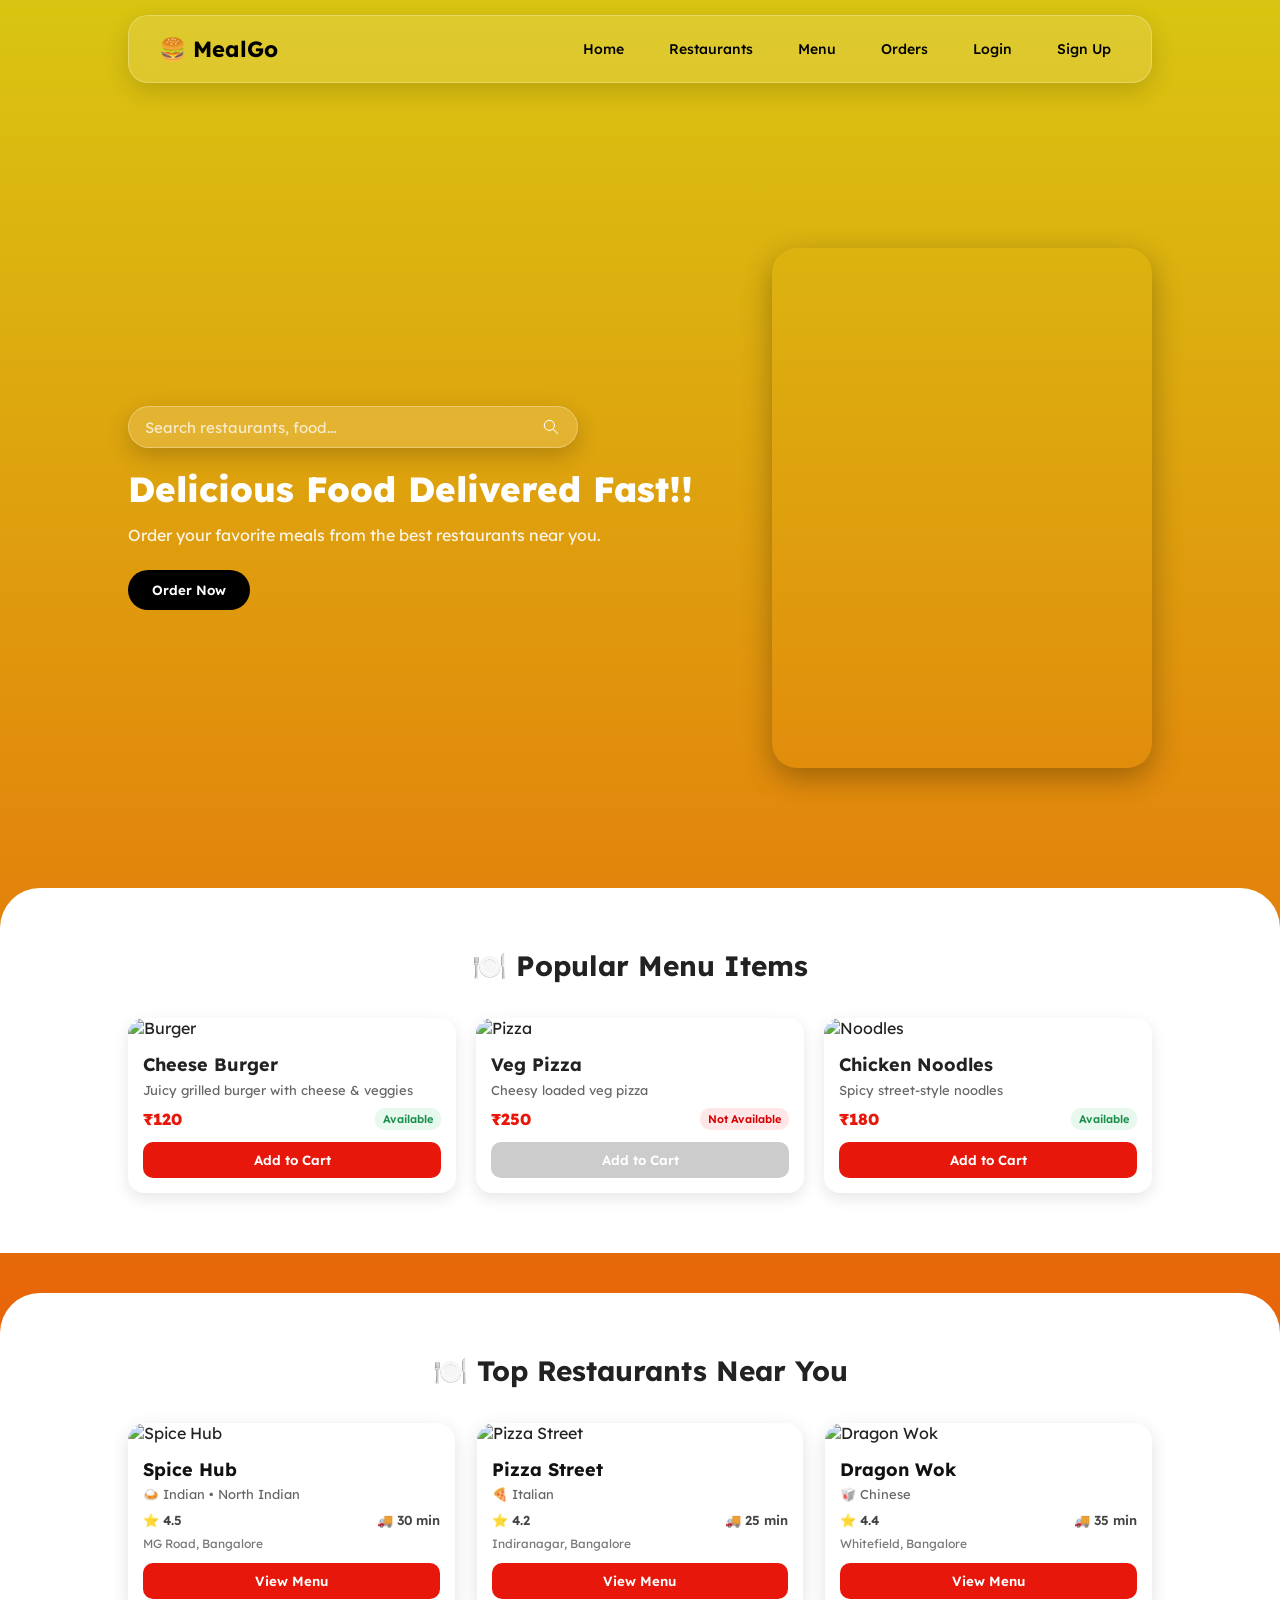
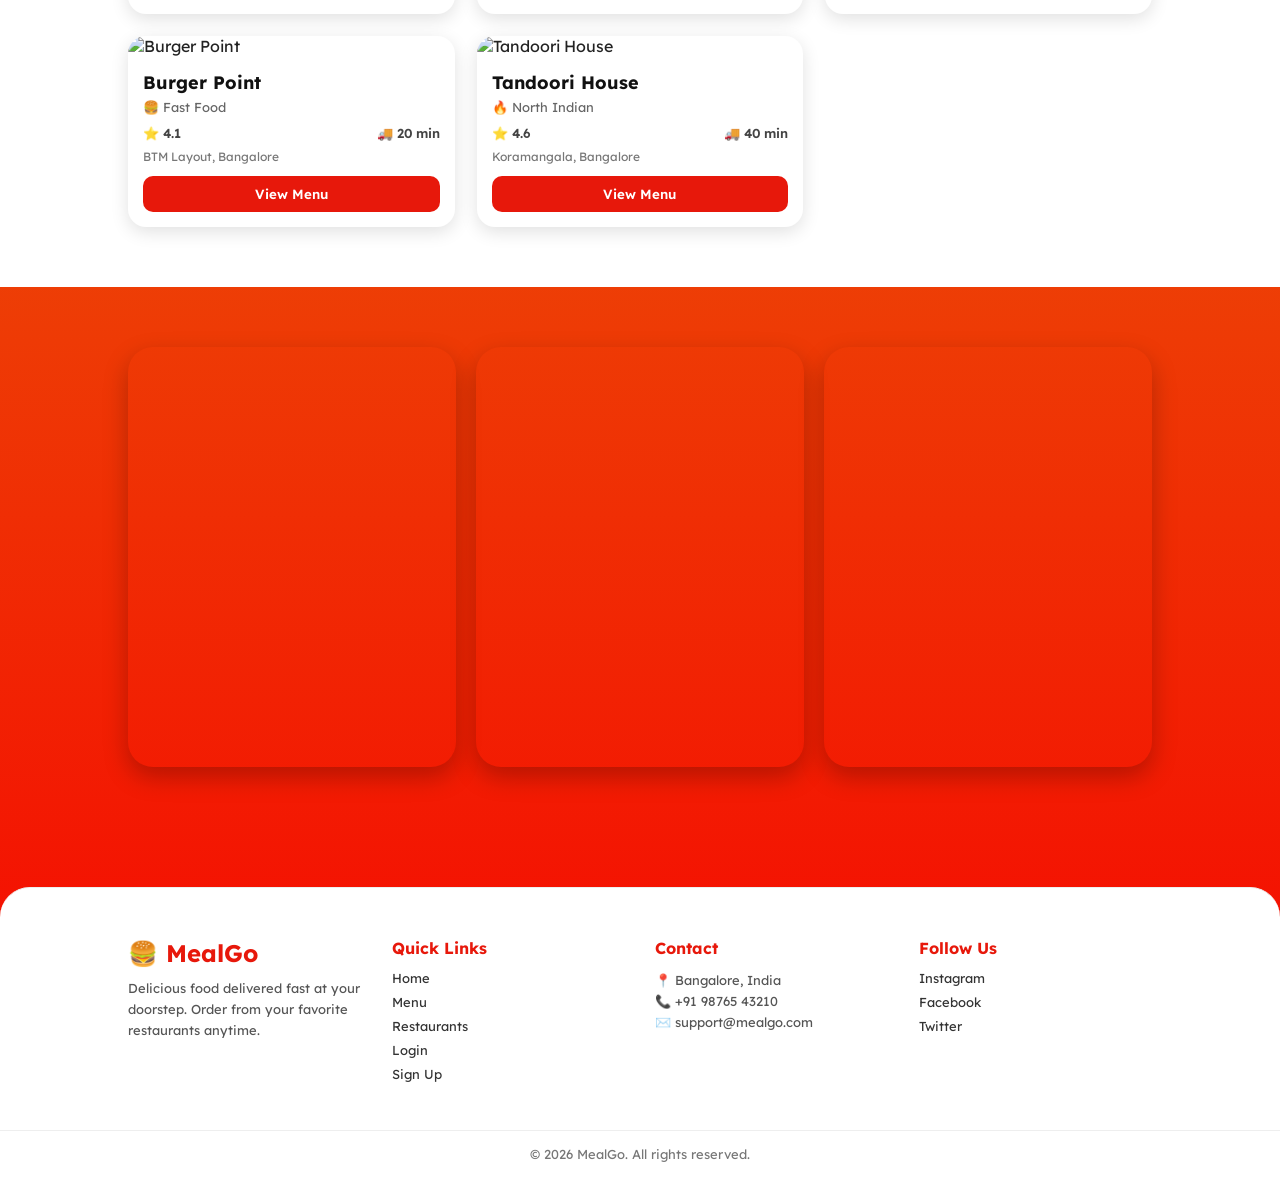
==== Frontend/index.html @ 0d8bc256 "first commit" ====
<!doctype html>
<html lang="en">
  <head>
    <meta charset="UTF-8" />
    <meta name="viewport" content="width=device-width, initial-scale=1.0" />
    <title>MealGo</title>
    <link rel="stylesheet" href="style.css" />
    <link rel="preconnect" href="https://fonts.googleapis.com" />
    <link rel="preconnect" href="https://fonts.gstatic.com" crossorigin />

    <link
      href="https://fonts.googleapis.com/css2?family=Lexend:wght@100..200;300;400;500;600;700;800;900&display=swap"
      rel="stylesheet"
    />
    <link rel="icon" href="images/logo.jpg" sizes="32x32" />
  </head>
  <body>
    <!-- Navbar -->
    <header class="navbar">
      <a href="index.html" class="logo">🍔 MealGo</a>

      <div class="menu-icon" onclick="toggleMenu()">☰</div>

      <nav class="nav-links">
        <a href="#">Home</a>
        <a href="#">Restaurants</a>
        <a href="#menu-section">Menu</a>
        <a href="#">Orders</a>
        <a href="login.html">Login</a>
        <a href="signup.html">Sign Up</a>
      </nav>
    </header>

    <section class="hero">
      <div class="hero-content">
        <div class="search-bar">
          <input type="text" placeholder="Search restaurants, food..." />
          <img src="images/search-icon.png" class="search-icon" alt="search" />
        </div>

        <h1>Delicious Food Delivered Fast!!</h1>
        <p>Order your favorite meals from the best restaurants near you.</p>

        <a href="#menu-section">
          <button>Order Now</button>
        </a>
      </div>

      <!-- VIDEO / IFRAME SECTION -->
      <div class="hero-video">
        <video autoplay muted loop playsinline>
          <source src="images/HeroVideo.mp4" type="video/mp4" />
        </video>
      </div>
    </section>

    <!-- Menu Section-->

    <section class="menu-section" id="menu-section">
      <h2 class="section-title">🍽️ Popular Menu Items</h2>

      <div class="menu-grid">
        <!-- CARD 1 -->
        <div class="menu-card">
          <img
            src="https://images.unsplash.com/photo-1568901346375-23c9450c58cd?w=800"
            alt="Burger"
          />

          <div class="menu-content">
            <h3>Cheese Burger</h3>
            <p class="desc">Juicy grilled burger with cheese & veggies</p>

            <div class="bottom">
              <span class="price">₹120</span>

              <span class="badge available">Available</span>
            </div>

            <button class="btn">Add to Cart</button>
          </div>
        </div>

        <!-- CARD 2 -->
        <div class="menu-card">
          <img
            src="https://images.unsplash.com/photo-1604382354936-07c5d9983bd3?w=800"
            alt="Pizza"
          />

          <div class="menu-content">
            <h3>Veg Pizza</h3>
            <p class="desc">Cheesy loaded veg pizza</p>

            <div class="bottom">
              <span class="price">₹250</span>

              <span class="badge unavailable">Not Available</span>
            </div>

            <button class="btn disabled" disabled>Add to Cart</button>
          </div>
        </div>

        <!-- CARD 3 -->
        <div class="menu-card">
          <img
            src="https://img.freepik.com/premium-photo/chinese-food-noodle-table-web-banner-design_1235831-45388.jpg"
            alt="Noodles"
          />

          <div class="menu-content">
            <h3>Chicken Noodles</h3>
            <p class="desc">Spicy street-style noodles</p>

            <div class="bottom">
              <span class="price">₹180</span>

              <span class="badge available">Available</span>
            </div>

            <button class="btn">Add to Cart</button>
          </div>
        </div>
      </div>
    </section>

    <!-- Restaurants List -->
    <section class="restaurant-section">
      <h2 class="section-title">🍽️ Top Restaurants Near You</h2>

      <div class="restaurant-grid">
        <!-- CARD 1 -->
        <div class="restaurant-card">
          <img
            src="https://images.unsplash.com/photo-1555396273-367ea4eb4db5?w=800"
            alt="Spice Hub"
          />

          <div class="restaurant-content">
            <h3>Spice Hub</h3>
            <p class="cuisine">🍛 Indian • North Indian</p>

            <div class="info">
              <span>⭐ 4.5</span>
              <span>🚚 30 min</span>
            </div>

            <p class="address">MG Road, Bangalore</p>

            <button>View Menu</button>
          </div>
        </div>

        <!-- CARD 2 -->
        <div class="restaurant-card">
          <img
            src="https://images.unsplash.com/photo-1593504049359-74330189a345?w=800"
            alt="Pizza Street"
          />

          <div class="restaurant-content">
            <h3>Pizza Street</h3>
            <p class="cuisine">🍕 Italian</p>

            <div class="info">
              <span>⭐ 4.2</span>
              <span>🚚 25 min</span>
            </div>

            <p class="address">Indiranagar, Bangalore</p>

            <button>View Menu</button>
          </div>
        </div>

        <!-- CARD 3 -->
        <div class="restaurant-card">
          <img
            src="https://images.unsplash.com/photo-1552566626-52f8b828add9?w=800"
            alt="Dragon Wok"
          />

          <div class="restaurant-content">
            <h3>Dragon Wok</h3>
            <p class="cuisine">🥡 Chinese</p>

            <div class="info">
              <span>⭐ 4.4</span>
              <span>🚚 35 min</span>
            </div>

            <p class="address">Whitefield, Bangalore</p>

            <button>View Menu</button>
          </div>
        </div>

        <!-- CARD 4 -->
        <div class="restaurant-card">
          <img
            src="https://images.unsplash.com/photo-1600891964092-4316c288032e?w=800"
            alt="Burger Point"
          />

          <div class="restaurant-content">
            <h3>Burger Point</h3>
            <p class="cuisine">🍔 Fast Food</p>

            <div class="info">
              <span>⭐ 4.1</span>
              <span>🚚 20 min</span>
            </div>

            <p class="address">BTM Layout, Bangalore</p>

            <button>View Menu</button>
          </div>
        </div>

        <!-- CARD 5 -->
        <div class="restaurant-card">
          <img
            src="https://images.unsplash.com/photo-1525610553991-2bede1a236e2?w=800"
            alt="Tandoori House"
          />

          <div class="restaurant-content">
            <h3>Tandoori House</h3>
            <p class="cuisine">🔥 North Indian</p>

            <div class="info">
              <span>⭐ 4.6</span>
              <span>🚚 40 min</span>
            </div>

            <p class="address">Koramangala, Bangalore</p>

            <button>View Menu</button>
          </div>
        </div>
      </div>
    </section>

    <!--  Image Sliding -->

    <section class="about-images">
      <div class="img-box box1"></div>
      <div class="img-box box2"></div>
      <div class="img-box box3"></div>
    </section>

    <!-- ================= FOOTER ================= -->
    <footer class="footer">
      <div class="footer-container">
        <!-- Brand -->
        <div class="footer-box">
          <h2>🍔 MealGo</h2>
          <p>
            Delicious food delivered fast at your doorstep. Order from your
            favorite restaurants anytime.
          </p>
        </div>

        <!-- Quick Links -->
        <div class="footer-box">
          <h3>Quick Links</h3>
          <a href="index.html">Home</a>
          <a href="#menu-section">Menu</a>
          <a href="restaurants.html">Restaurants</a>
          <a href="login.html">Login</a>
          <a href="signup.html">Sign Up</a>
        </div>

        <!-- Contact -->
        <div class="footer-box">
          <h3>Contact</h3>
          <p>📍 Bangalore, India</p>
          <p>📞 +91 98765 43210</p>
          <p>✉️ support@mealgo.com</p>
        </div>

        <!-- Social -->
        <div class="footer-box">
          <h3>Follow Us</h3>
          <a href="#">Instagram</a>
          <a href="#">Facebook</a>
          <a href="#">Twitter</a>
        </div>
      </div>

      <div class="footer-bottom">
        <p>© 2026 MealGo. All rights reserved.</p>
      </div>
    </footer>
  </body>
</html>
---- Frontend/style.css ----
/* ================= RESET ================= */
* {
  margin: 0;
  padding: 0;
  box-sizing: border-box;
  font-family: "Lexend", sans-serif;
}

body {
  background: #d9c511;
  background: linear-gradient(
    180deg,
    rgba(217, 197, 17, 1) 0%,
    rgba(231, 104, 9, 1) 46%,
    rgba(247, 0, 0, 1) 100%,
    rgba(242, 0, 0, 1) 100%
  );
  color: white;
}

/* ================= NAVBAR (GLASS EFFECT) ================= */
.navbar {
  position: sticky;
  top: 15px;
  z-index: 1000;

  margin: 15px 10%;
  padding: 18px 30px;

  display: flex;
  justify-content: space-between;
  align-items: center;

  background: rgba(255, 255, 255, 0.12);
  backdrop-filter: blur(12px);
  -webkit-backdrop-filter: blur(12px);

  border: 1px solid rgba(255, 255, 255, 0.25);

  border-radius: 20px;

  box-shadow: 0 8px 25px rgba(0, 0, 0, 0.15);

  transition: all 0.3s ease;
}

/* ================= LOGO ================= */
.logo {
  font-size: 22px;
  font-weight: 700;
  color: black;
  text-decoration: none;
  transition: 0.3s;
}

.logo:hover {
  transform: scale(1.05);
}

/* ================= NAV LINKS ================= */
.nav-links {
  display: flex;
  gap: 25px;
  align-items: center;
}

.nav-links a {
  text-decoration: none;
  color: black;
  font-size: 14px;
  font-weight: 500;
  padding: 6px 10px;
  border-radius: 8px;
  transition: 0.3s;
}

.nav-links a:hover {
  background: rgba(255, 255, 255, 0.2);
}

/* ================= MOBILE MENU ICON ================= */
.menu-icon {
  display: none;
  font-size: 26px;
  cursor: pointer;
}

/* ================= HERO ================= */
.hero {
  height: calc(100vh - 80px);
  display: flex;
  justify-content: space-between;
  align-items: center;
  padding: 0 10%;
}

/* HERO TEXT */
.hero-content {
  max-width: 600px;
  z-index: 2;
}

.hero-content h1 {
  font-size: 35px;
  font-weight: 800;
  line-height: 1.2;
}

.hero-content p {
  margin-top: 15px;
  font-size: 16px;
  opacity: 0.9;
}

.hero-content button {
  margin-top: 25px;
  padding: 12px 24px;
  border: none;
  background: black;
  color: white;
  border-radius: 30px;
  cursor: pointer;
  font-weight: 600;
  transition: 0.3s;
}

.hero-content button:hover {
  transform: scale(1.05);
}

/* HERO IMAGE */
.hero-img {
  width: 380px;
  max-width: 40%;
  height: auto;
}

/* ================= MENU SECTION ================= */
.menu-section {
  background: #fff;
  color: #222;
  padding: 60px 10%;
  border-radius: 40px 40px 0 0;
  margin-top: -30px;
}

.section-title {
  text-align: center;
  font-size: 28px;
  font-weight: 700;
  margin-bottom: 35px;
}

.menu-grid {
  display: grid;
  grid-template-columns: repeat(auto-fit, minmax(260px, 1fr));
  gap: 20px;
}

.menu-card {
  background: #fff;
  border-radius: 16px;
  overflow: hidden;
  box-shadow: 0 5px 15px rgba(0, 0, 0, 0.1);
  transition: 0.3s;
}

.menu-card:hover {
  transform: translateY(-6px);
}

.menu-card img {
  width: 100%;
  height: 180px;
  object-fit: cover;
}

.menu-content {
  padding: 15px;
}

.menu-content h3 {
  font-size: 18px;
  margin-bottom: 6px;
}

.desc {
  font-size: 13px;
  color: #666;
  margin-bottom: 10px;
}

.bottom {
  display: flex;
  justify-content: space-between;
  align-items: center;
  margin-bottom: 12px;
}

.price {
  color: #e7180b;
  font-weight: 800;
}

.badge {
  font-size: 11px;
  padding: 4px 8px;
  border-radius: 10px;
  font-weight: 600;
}

.available {
  background: #e7f9ee;
  color: #1a8f4c;
}

.unavailable {
  background: #ffe7e7;
  color: #d60000;
}

.btn {
  width: 100%;
  padding: 10px;
  border: none;
  background: #e7180b;
  color: white;
  border-radius: 10px;
  cursor: pointer;
  font-weight: 600;
  transition: 0.3s;
}

.btn:hover {
  background: #c91409;
}

.btn.disabled {
  background: #ccc;
  cursor: not-allowed;
}

/* ================= MOBILE ================= */
@media (max-width: 768px) {
  .navbar {
    margin: 10px;
    padding: 15px;
  }

  .nav-links {
    display: none;
  }

  .menu-icon {
    display: block;
  }

  .hero {
    flex-direction: column;
    text-align: center;
    height: auto;
    padding: 20px;
  }

  .hero-content h1 {
    font-size: 28px;
  }

  .hero-content p {
    font-size: 14px;
  }

  .hero-img {
    width: 220px;
    max-width: 80%;
    margin-top: 20px;
  }

  .menu-section {
    padding: 40px 20px;
    border-radius: 30px 30px 0 0;
  }
}

/* ================= RESTAURANT SECTION ================= */

.restaurant-section {
  background: #fff;
  color: #222;
  padding: 60px 10%;
  border-radius: 40px 40px 0 0;
  margin-top: 40px;
}

/* TITLE */
.restaurant-section .section-title {
  text-align: center;
  font-size: 28px;
  font-weight: 700;
  margin-bottom: 35px;
  color: #222;
}

/* GRID */
.restaurant-grid {
  display: grid;
  grid-template-columns: repeat(auto-fit, minmax(260px, 1fr));
  gap: 22px;
}

/* CARD */
.restaurant-card {
  background: #fff;
  border-radius: 18px;
  overflow: hidden;
  box-shadow: 0 5px 18px rgba(0, 0, 0, 0.12);
  transition: 0.3s ease;
}

.restaurant-card:hover {
  transform: translateY(-8px);
  box-shadow: 0 10px 25px rgba(0, 0, 0, 0.18);
}

/* IMAGE */
.restaurant-card img {
  width: 100%;
  height: 180px;
  object-fit: cover;
}

/* CONTENT */
.restaurant-content {
  padding: 15px;
}

/* NAME */
.restaurant-content h3 {
  font-size: 18px;
  font-weight: 700;
  margin-bottom: 5px;
  color: #111;
}

/* CUISINE */
.cuisine {
  font-size: 13px;
  color: #666;
  margin-bottom: 10px;
}

/* INFO ROW (rating + time) */
.info {
  display: flex;
  justify-content: space-between;
  font-size: 13px;
  font-weight: 600;
  margin-bottom: 8px;
  color: #444;
}

/* ADDRESS */
.address {
  font-size: 12px;
  color: #777;
  margin-bottom: 12px;
}

/* BUTTON */
.restaurant-content button {
  width: 100%;
  padding: 10px;
  border: none;
  border-radius: 10px;
  background: #e7180b;
  color: white;
  font-weight: 600;
  cursor: pointer;
  transition: 0.3s;
}

.restaurant-content button:hover {
  background: #c91409;
  transform: scale(1.02);
}

/* ================= MOBILE ================= */
@media (max-width: 768px) {
  .restaurant-section {
    padding: 40px 20px;
    border-radius: 30px 30px 0 0;
  }

  .restaurant-card img {
    height: 160px;
  }
}

/* ================= 3 IMAGE AUTO CAROUSEL ================= */

/* ================= 3 FIXED IMAGE SECTIONS ================= */

.about-images {
  display: flex;
  justify-content: space-between;
  gap: 20px;
  padding: 60px 10%;
}

/* common box (PHONE STYLE) */
.img-box {
  flex: 1;
  height: 420px; /* 🔥 increased height (mobile phone look) */
  border-radius: 25px;
  background-size: cover;
  background-position: center;
  box-shadow: 0 10px 25px rgba(0, 0, 0, 0.25);
  transition: all 0.5s ease;
  overflow: hidden;
}

/* optional hover effect */
.img-box:hover {
  transform: scale(1.03);
}

/* ================= BOX 1 IMAGE CHANGE ================= */
.box1 {
  animation: imgChange1 12s infinite;
}

@keyframes imgChange1 {
  0% {
    background-image: url("images/imagesection/img1.jpg");
  }
  33% {
    background-image: url("images/imagesection/img2.jpg");
  }
  66% {
    background-image: url("images/imagesection/img3.jpg");
  }
  100% {
    background-image: url("images/imagesection/img4.jpg");
  }
}

/* ================= BOX 2 IMAGE CHANGE ================= */
.box2 {
  animation: imgChange2 12s infinite;
}

@keyframes imgChange2 {
  0% {
    background-image: url("images/imagesection/img5.jpg");
  }
  33% {
    background-image: url("images/imagesection/img4.jpg");
  }
  66% {
    background-image: url("images/imagesection/img3.jpg");
  }
  100% {
    background-image: url("images/imagesection/img2.jpg");
  }
}

/* ================= BOX 3 IMAGE CHANGE ================= */
.box3 {
  animation: imgChange3 12s infinite;
}

@keyframes imgChange3 {
  0% {
    background-image: url("images/imagesection/img2.jpg");
  }
  33% {
    background-image: url("images/imagesection/img5.jpg");
  }
  66% {
    background-image: url("images/imagesection/img1.jpg");
  }
  100% {
    background-image: url("images/imagesection/img3.jpg");
  }
}

/* ================= MOBILE ================= */
@media (max-width: 768px) {
  .about-images {
    flex-direction: column;
    padding: 30px 20px;
  }

  .img-box {
    height: 500px; /* 🔥 even taller like phone screen */
  }
}

/* ================= FOOTER (WHITE THEME) ================= */

.footer {
  background: #ffffff;
  color: #222;
  margin-top: 60px;
  padding-top: 50px;
  border-top: 1px solid #eee;

  border-top-left-radius: 30px;
  border-top-right-radius: 30px;
}

/* MAIN GRID */
.footer-container {
  display: grid;
  grid-template-columns: repeat(4, 1fr);
  gap: 30px;
  padding: 0 10% 40px;
}

/* FOOTER BOX */
.footer-box h2 {
  font-size: 24px;
  margin-bottom: 10px;
  color: #e7180b; /* brand color */
}

.footer-box h3 {
  font-size: 16px;
  margin-bottom: 12px;
  color: #e7180b;
}

/* TEXT */
.footer-box p {
  font-size: 13px;
  line-height: 1.6;
  color: #555;
}

/* LINKS */
.footer-box a {
  display: block;
  color: #333;
  text-decoration: none;
  font-size: 13px;
  margin-bottom: 8px;
  transition: 0.3s;
}

.footer-box a:hover {
  color: #e7180b;
  transform: translateX(5px);
}

/* BOTTOM BAR */
.footer-bottom {
  text-align: center;
  padding: 15px;
  border-top: 1px solid #eee;
  font-size: 13px;
  color: #777;
}

/* ================= MOBILE ================= */
@media (max-width: 768px) {
  .footer-container {
    grid-template-columns: 1fr;
    padding: 0 20px 30px;
    text-align: center;
  }

  .footer-box a {
    margin-bottom: 6px;
  }
}

/* ================= SEARCH BAR (FULL MODERN STYLE) ================= */

.search-bar {
  display: flex;
  align-items: center;

  width: 100%;
  max-width: 450px;

  padding: 10px 16px;

  background: rgba(255, 255, 255, 0.15);
  backdrop-filter: blur(12px);
  -webkit-backdrop-filter: blur(12px);

  border: 1px solid rgba(255, 255, 255, 0.3);
  border-radius: 50px;

  box-shadow: 0 8px 25px rgba(0, 0, 0, 0.2);

  margin-bottom: 20px;

  transition: 0.3s ease;
}

/* hover effect */
.search-bar:hover {
  background: rgba(255, 255, 255, 0.2);
  transform: translateY(-2px);
}

/* INPUT FIELD */
.search-bar input {
  flex: 1;

  border: none;
  outline: none;

  background: transparent;

  font-size: 15px;
  color: white;
}

/* placeholder */
.search-bar input::placeholder {
  color: rgba(255, 255, 255, 0.75);
}

/* SEARCH ICON IMAGE */
.search-icon {
  width: 20px;
  height: 20px;

  cursor: pointer;

  filter: brightness(0) invert(1); /* makes icon white */

  transition: 0.3s ease;
}

.search-icon:hover {
  transform: scale(1.2);
}

/* ================= MOBILE VIEW ================= */

@media (max-width: 768px) {
  .search-bar {
    max-width: 100%;
    padding: 10px 14px;
  }

  .search-bar input {
    font-size: 14px;
  }

  .search-icon {
    width: 18px;
    height: 18px;
  }
}

/* ================= HERO VIDEO ================= */

.hero-video {
  width: 380px;
  max-width: 40%;
  height: 520px;

  border-radius: 25px;
  overflow: hidden;

  box-shadow: 0 10px 30px rgba(0, 0, 0, 0.3);

  display: flex;
  align-items: center;
  justify-content: center;
}

/* VIDEO STYLING */
.hero-video video {
  width: 100%;
  height: 100%;

  object-fit: cover; /* IMPORTANT → keeps proper crop */
  border-radius: 25px;
}

/* ================= MOBILE ================= */

@media (max-width: 768px) {
  .hero-video {
    width: 220px;
    max-width: 80%;
    height: 400px;
    margin-top: 20px;
  }
}

@media (max-width: 768px) {
  /* ===== NAVBAR ===== */
  .navbar {
    margin: 10px;
    padding: 12px 15px;
    border-radius: 16px;
  }

  .logo {
    font-size: 18px;
  }

  .nav-links {
    display: none;
  }

  .menu-icon {
    display: block;
  }

  /* ===== HERO ===== */
  .hero {
    flex-direction: column;
    height: auto;
    padding: 15px;
    gap: 15px;
  }

  .hero-content {
    width: 100%;
    text-align: center;
  }

  /* ===== SEARCH BAR ===== */
  .search-bar {
    display: flex;
    align-items: center;
    width: 100%;
    background: #fff;
    border-radius: 14px;
    padding: 10px;
    margin-bottom: 12px;
  }

  .search-bar input {
    flex: 1;
    border: none;
    outline: none;
    font-size: 13px;
  }

  .search-icon {
    width: 18px;
    height: 18px;
  }

  /* ===== TEXT ===== */
  .hero-content h1 {
    font-size: 20px;
    line-height: 1.3;
  }

  .hero-content p {
    font-size: 12px;
  }

  /* ===== BUTTON ===== */
  .hero-content button {
    width: 100%;
    padding: 10px;
    font-size: 14px;
    border-radius: 25px;
  }

  /* ===== IMAGE / VIDEO ===== */
  .hero-img,
  .hero-video video {
    width: 75%;
    max-width: 260px;
    height: auto;
    margin: 10px auto;
    display: block;
    border-radius: 16px;
    object-fit: cover;
  }

  /* ===== MENU CARDS ===== */
  .menu-grid {
    display: flex;
    overflow-x: auto;
    gap: 12px;
  }

  .menu-card {
    min-width: 180px;
    flex: 0 0 auto;
  }

  .menu-card img {
    height: 110px;
  }

  /* ===== RESTAURANT CARDS ===== */
  .restaurant-grid {
    display: flex;
    overflow-x: auto;
    gap: 12px;
  }

  .restaurant-card {
    min-width: 200px;
    flex: 0 0 auto;
  }

  .restaurant-card img {
    height: 130px;
  }

  /* ===== ABOUT IMAGES ===== */
  .about-images {
    flex-direction: column;
    padding: 20px;
  }

  .img-box {
    height: 260px;
  }

  /* ===== FOOTER ===== */
  .footer-container {
    grid-template-columns: 1fr;
    text-align: center;
    padding: 20px;
  }

  .footer {
    border-radius: 20px 20px 0 0;
  }
}
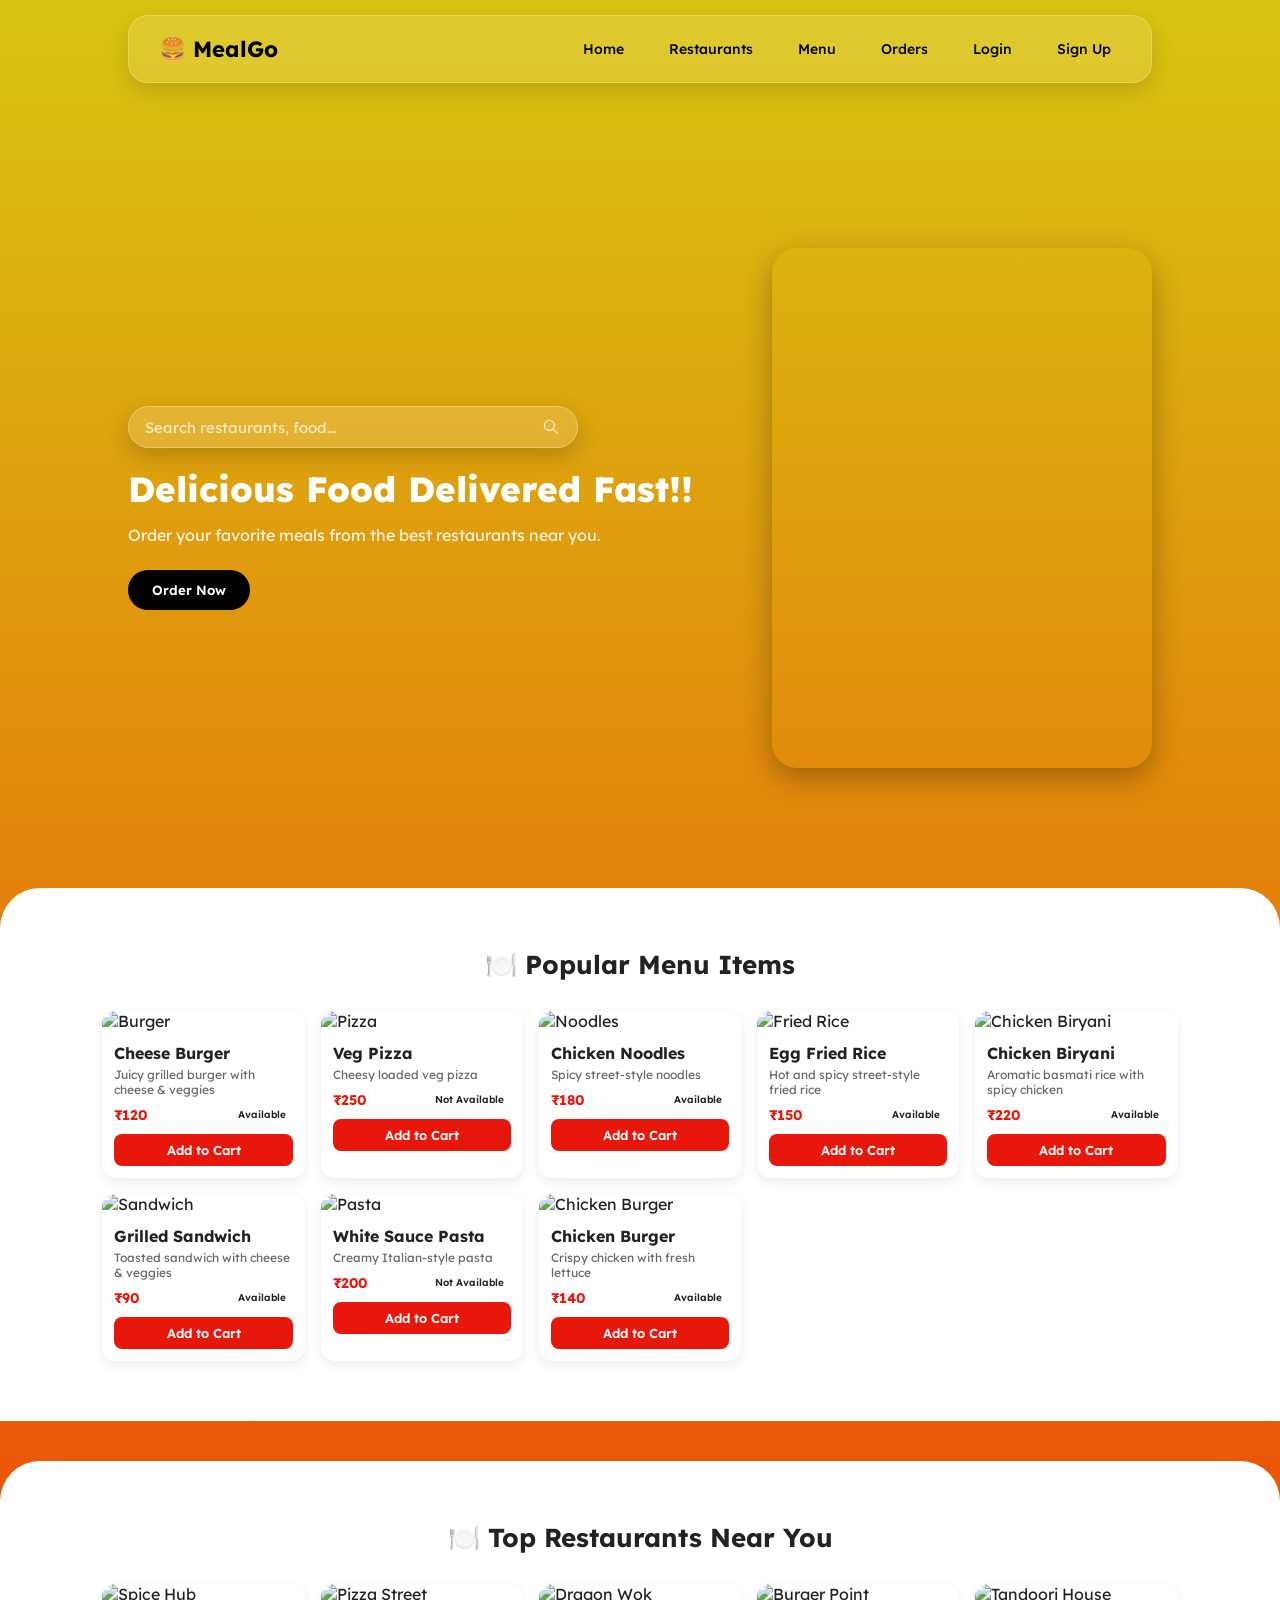
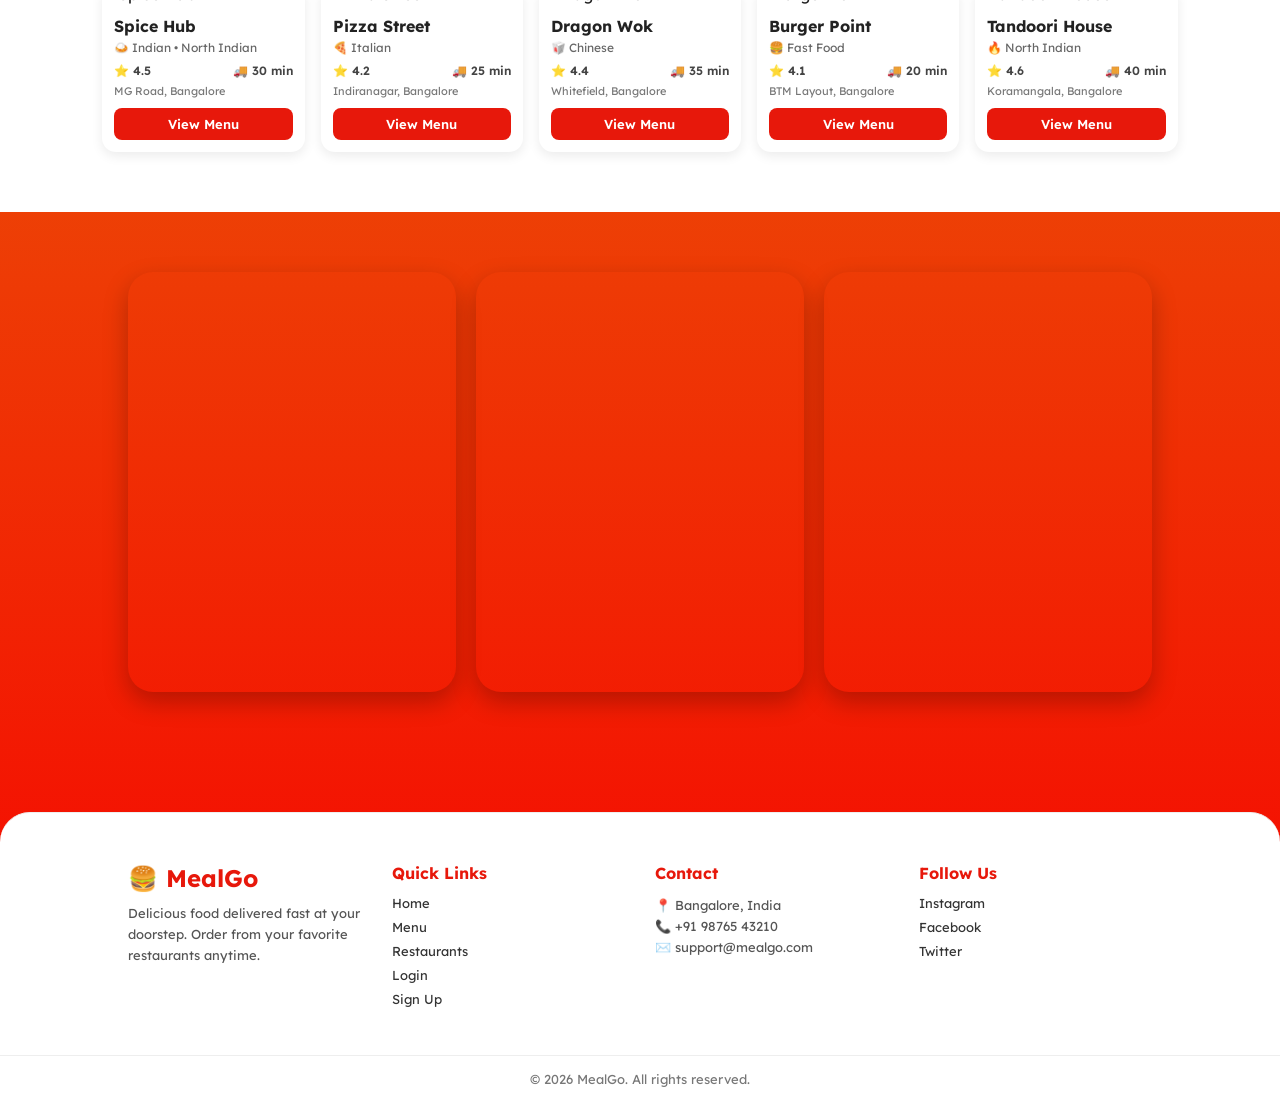
==== commit f47c02c3: "First part of Backend Integration" ====
--- a/Frontend/index.html
+++ b/Frontend/index.html
@@ -23,7 +23,7 @@
 
       <nav class="nav-links">
         <a href="#">Home</a>
-        <a href="#">Restaurants</a>
+        <a href="#restaurant-section">Restaurants</a>
         <a href="#menu-section">Menu</a>
         <a href="#">Orders</a>
         <a href="login.html">Login</a>
@@ -122,11 +122,110 @@
             <button class="btn">Add to Cart</button>
           </div>
         </div>
+        <!-- CARD 4 -->
+        <div class="menu-card">
+          <img
+            src="https://images.unsplash.com/photo-1606755962773-d324e0a13086?w=800"
+            alt="Fried Rice"
+          />
+
+          <div class="menu-content">
+            <h3>Egg Fried Rice</h3>
+            <p class="desc">Hot and spicy street-style fried rice</p>
+
+            <div class="bottom">
+              <span class="price">₹150</span>
+              <span class="badge available">Available</span>
+            </div>
+
+            <button class="btn">Add to Cart</button>
+          </div>
+        </div>
+
+        <!-- CARD 5 -->
+        <div class="menu-card">
+          <img
+            src="https://images.unsplash.com/photo-1621996346565-e3dbc646d9a9?w=800"
+            alt="Chicken Biryani"
+          />
+
+          <div class="menu-content">
+            <h3>Chicken Biryani</h3>
+            <p class="desc">Aromatic basmati rice with spicy chicken</p>
+
+            <div class="bottom">
+              <span class="price">₹220</span>
+              <span class="badge available">Available</span>
+            </div>
+
+            <button class="btn">Add to Cart</button>
+          </div>
+        </div>
+
+        <!-- CARD 6 -->
+        <div class="menu-card">
+          <img
+            src="https://static.vecteezy.com/system/resources/thumbnails/040/707/928/small/ai-generated-grilled-meat-sandwich-on-toasted-ciabatta-with-fresh-salad-generated-by-ai-photo.jpg"
+            alt="Sandwich"
+          />
+
+          <div class="menu-content">
+            <h3>Grilled Sandwich</h3>
+            <p class="desc">Toasted sandwich with cheese & veggies</p>
+
+            <div class="bottom">
+              <span class="price">₹90</span>
+              <span class="badge available">Available</span>
+            </div>
+
+            <button class="btn">Add to Cart</button>
+          </div>
+        </div>
+
+        <!-- CARD 7 -->
+        <div class="menu-card">
+          <img
+            src="https://img.magnific.com/free-photo/plate-fettuccine-alfredo-with-fresh-parsley_9975-124881.jpg?semt=ais_hybrid&w=740&q=80"
+            alt="Pasta"
+          />
+
+          <div class="menu-content">
+            <h3>White Sauce Pasta</h3>
+            <p class="desc">Creamy Italian-style pasta</p>
+
+            <div class="bottom">
+              <span class="price">₹200</span>
+              <span class="badge unavailable">Not Available</span>
+            </div>
+
+            <button class="btn disabled" disabled>Add to Cart</button>
+          </div>
+        </div>
+
+        <!-- CARD 8 -->
+        <div class="menu-card">
+          <img
+            src="https://images.unsplash.com/photo-1550547660-d9450f859349?w=800"
+            alt="Chicken Burger"
+          />
+
+          <div class="menu-content">
+            <h3>Chicken Burger</h3>
+            <p class="desc">Crispy chicken with fresh lettuce</p>
+
+            <div class="bottom">
+              <span class="price">₹140</span>
+              <span class="badge available">Available</span>
+            </div>
+
+            <button class="btn">Add to Cart</button>
+          </div>
+        </div>
       </div>
     </section>
 
     <!-- Restaurants List -->
-    <section class="restaurant-section">
+    <section class="restaurant-section" id="restaurant-section">
       <h2 class="section-title">🍽️ Top Restaurants Near You</h2>
 
       <div class="restaurant-grid">
--- a/Frontend/style.css
+++ b/Frontend/style.css
@@ -139,146 +139,132 @@
 .menu-section {
   background: #fff;
   color: #222;
-  padding: 60px 10%;
+  padding: 60px 8%;
   border-radius: 40px 40px 0 0;
   margin-top: -30px;
 }
 
 .section-title {
   text-align: center;
-  font-size: 28px;
+  font-size: 26px;
   font-weight: 700;
-  margin-bottom: 35px;
-}
-
+  margin-bottom: 30px;
+}
+
+/* GRID FIX */
 .menu-grid {
   display: grid;
-  grid-template-columns: repeat(auto-fit, minmax(260px, 1fr));
-  gap: 20px;
-}
-
+  grid-template-columns: repeat(auto-fit, minmax(200px, 1fr));
+  gap: 16px;
+}
+
+/* CARD SIZE REDUCED */
 .menu-card {
   background: #fff;
-  border-radius: 16px;
+  border-radius: 14px;
   overflow: hidden;
-  box-shadow: 0 5px 15px rgba(0, 0, 0, 0.1);
-  transition: 0.3s;
+  box-shadow: 0 4px 12px rgba(0, 0, 0, 0.08);
+  transition: 0.25s ease;
 }
 
 .menu-card:hover {
-  transform: translateY(-6px);
-}
-
+  transform: translateY(-4px);
+}
+
+/* IMAGE SMALLER */
 .menu-card img {
   width: 100%;
-  height: 180px;
+  height: 140px;
   object-fit: cover;
 }
 
+/* CONTENT */
 .menu-content {
-  padding: 15px;
+  padding: 12px;
 }
 
 .menu-content h3 {
-  font-size: 18px;
-  margin-bottom: 6px;
+  font-size: 16px;
+  margin-bottom: 4px;
 }
 
 .desc {
-  font-size: 13px;
+  font-size: 12px;
   color: #666;
-  margin-bottom: 10px;
-}
-
+  margin-bottom: 8px;
+}
+
+/* PRICE + BADGE */
 .bottom {
   display: flex;
   justify-content: space-between;
   align-items: center;
-  margin-bottom: 12px;
+  margin-bottom: 10px;
 }
 
 .price {
   color: #e7180b;
-  font-weight: 800;
+  font-weight: 700;
+  font-size: 14px;
 }
 
 .badge {
-  font-size: 11px;
-  padding: 4px 8px;
-  border-radius: 10px;
+  font-size: 10px;
+  padding: 3px 7px;
+  border-radius: 8px;
   font-weight: 600;
 }
 
-.available {
-  background: #e7f9ee;
-  color: #1a8f4c;
-}
-
-.unavailable {
-  background: #ffe7e7;
-  color: #d60000;
-}
-
+/* BUTTON */
 .btn {
   width: 100%;
-  padding: 10px;
+  padding: 8px;
   border: none;
   background: #e7180b;
   color: white;
-  border-radius: 10px;
+  border-radius: 8px;
   cursor: pointer;
   font-weight: 600;
-  transition: 0.3s;
-}
-
-.btn:hover {
-  background: #c91409;
-}
-
-.btn.disabled {
-  background: #ccc;
-  cursor: not-allowed;
-}
-
-/* ================= MOBILE ================= */
+  font-size: 13px;
+}
+
+/* ================= MOBILE (Swiggy-like) ================= */
 @media (max-width: 768px) {
-  .navbar {
-    margin: 10px;
-    padding: 15px;
-  }
-
-  .nav-links {
-    display: none;
-  }
-
-  .menu-icon {
-    display: block;
-  }
-
-  .hero {
-    flex-direction: column;
-    text-align: center;
-    height: auto;
-    padding: 20px;
-  }
-
-  .hero-content h1 {
-    font-size: 28px;
-  }
-
-  .hero-content p {
+  .menu-section {
+    padding: 25px 12px;
+  }
+
+  .menu-grid {
+    grid-template-columns: repeat(2, 1fr); /* Swiggy style */
+    gap: 12px;
+  }
+
+  .menu-card img {
+    height: 110px;
+  }
+
+  .menu-content {
+    padding: 10px;
+  }
+
+  .menu-content h3 {
     font-size: 14px;
   }
 
-  .hero-img {
-    width: 220px;
-    max-width: 80%;
-    margin-top: 20px;
-  }
-
-  .menu-section {
-    padding: 40px 20px;
-    border-radius: 30px 30px 0 0;
+  .desc {
+    font-size: 11px;
+  }
+
+  .btn {
+    padding: 7px;
+    font-size: 12px;
+  }
+}
+
+/* very small phones */
+@media (max-width: 420px) {
+  .menu-grid {
+    grid-template-columns: 1fr;
   }
 }
 
@@ -287,7 +273,7 @@
 .restaurant-section {
   background: #fff;
   color: #222;
-  padding: 60px 10%;
+  padding: 60px 8%;
   border-radius: 40px 40px 0 0;
   margin-top: 40px;
 }
@@ -295,108 +281,132 @@
 /* TITLE */
 .restaurant-section .section-title {
   text-align: center;
-  font-size: 28px;
+  font-size: 26px;
   font-weight: 700;
-  margin-bottom: 35px;
-  color: #222;
-}
-
-/* GRID */
+  margin-bottom: 30px;
+}
+
+/* GRID (smaller cards like Swiggy) */
 .restaurant-grid {
   display: grid;
-  grid-template-columns: repeat(auto-fit, minmax(260px, 1fr));
-  gap: 22px;
-}
-
-/* CARD */
+  grid-template-columns: repeat(auto-fit, minmax(200px, 1fr));
+  gap: 16px;
+}
+
+/* CARD (reduced size) */
 .restaurant-card {
   background: #fff;
-  border-radius: 18px;
+  border-radius: 14px;
   overflow: hidden;
-  box-shadow: 0 5px 18px rgba(0, 0, 0, 0.12);
-  transition: 0.3s ease;
+  box-shadow: 0 4px 12px rgba(0, 0, 0, 0.08);
+  transition: 0.25s ease;
 }
 
 .restaurant-card:hover {
-  transform: translateY(-8px);
-  box-shadow: 0 10px 25px rgba(0, 0, 0, 0.18);
-}
-
-/* IMAGE */
+  transform: translateY(-5px);
+  box-shadow: 0 8px 18px rgba(0, 0, 0, 0.12);
+}
+
+/* IMAGE SMALLER */
 .restaurant-card img {
   width: 100%;
-  height: 180px;
+  height: 140px;
   object-fit: cover;
 }
 
 /* CONTENT */
 .restaurant-content {
-  padding: 15px;
+  padding: 12px;
 }
 
 /* NAME */
 .restaurant-content h3 {
-  font-size: 18px;
+  font-size: 16px;
   font-weight: 700;
-  margin-bottom: 5px;
-  color: #111;
+  margin-bottom: 4px;
 }
 
 /* CUISINE */
 .cuisine {
-  font-size: 13px;
+  font-size: 12px;
   color: #666;
-  margin-bottom: 10px;
-}
-
-/* INFO ROW (rating + time) */
+  margin-bottom: 8px;
+}
+
+/* INFO ROW */
 .info {
   display: flex;
   justify-content: space-between;
-  font-size: 13px;
+  font-size: 12px;
   font-weight: 600;
-  margin-bottom: 8px;
+  margin-bottom: 6px;
   color: #444;
 }
 
 /* ADDRESS */
 .address {
-  font-size: 12px;
+  font-size: 11px;
   color: #777;
-  margin-bottom: 12px;
+  margin-bottom: 10px;
 }
 
 /* BUTTON */
 .restaurant-content button {
   width: 100%;
-  padding: 10px;
+  padding: 8px;
   border: none;
-  border-radius: 10px;
+  border-radius: 8px;
   background: #e7180b;
   color: white;
   font-weight: 600;
+  font-size: 13px;
   cursor: pointer;
-  transition: 0.3s;
-}
-
-.restaurant-content button:hover {
-  background: #c91409;
-  transform: scale(1.02);
 }
 
 /* ================= MOBILE ================= */
 @media (max-width: 768px) {
   .restaurant-section {
-    padding: 40px 20px;
-    border-radius: 30px 30px 0 0;
+    padding: 25px 12px;
+  }
+
+  .restaurant-grid {
+    grid-template-columns: repeat(2, 1fr); /* Swiggy style */
+    gap: 12px;
   }
 
   .restaurant-card img {
-    height: 160px;
-  }
-}
-
-/* ================= 3 IMAGE AUTO CAROUSEL ================= */
+    height: 110px;
+  }
+
+  .restaurant-content {
+    padding: 10px;
+  }
+
+  .restaurant-content h3 {
+    font-size: 14px;
+  }
+
+  .cuisine,
+  .address {
+    font-size: 10px;
+  }
+
+  .info {
+    font-size: 11px;
+  }
+
+  .restaurant-content button {
+    font-size: 12px;
+    padding: 7px;
+  }
+}
+
+/* very small phones */
+@media (max-width: 420px) {
+  .restaurant-grid {
+    grid-template-columns: 1fr;
+  }
+}
 
 /* ================= 3 FIXED IMAGE SECTIONS ================= */
 
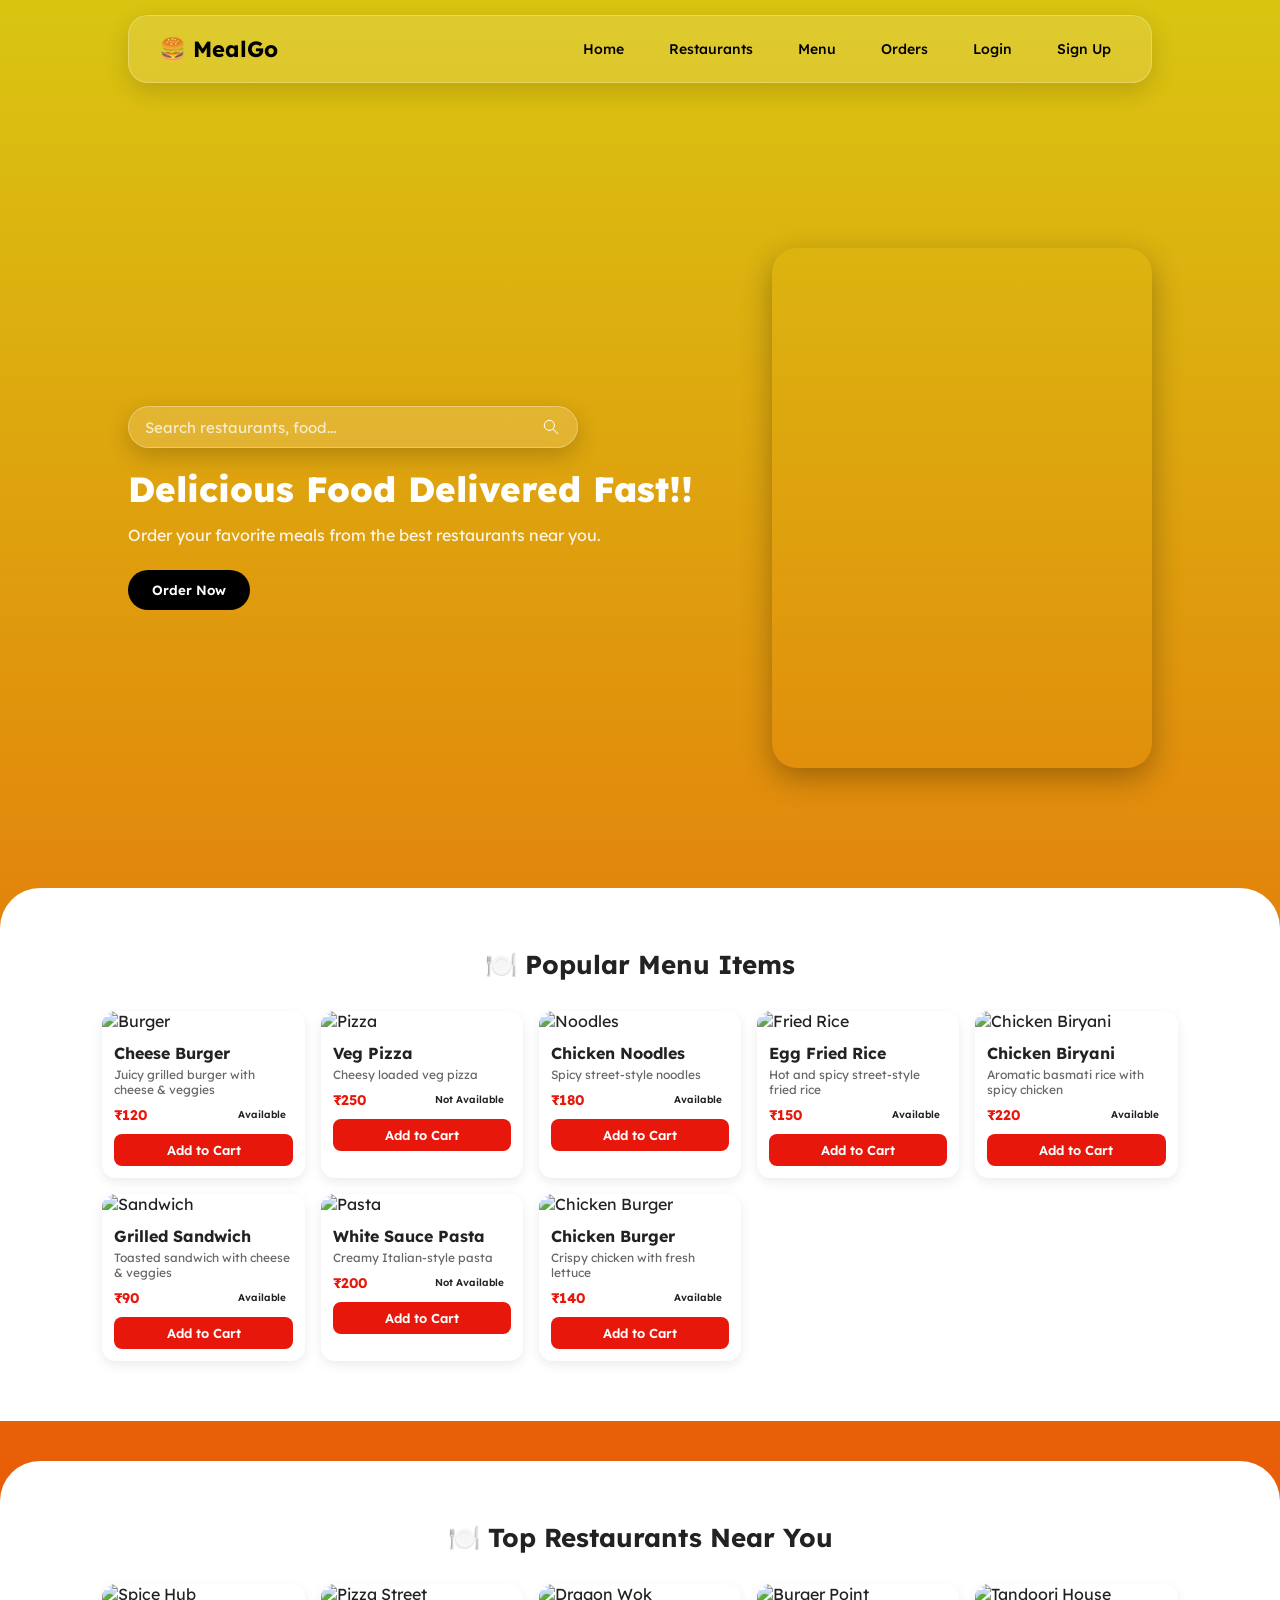
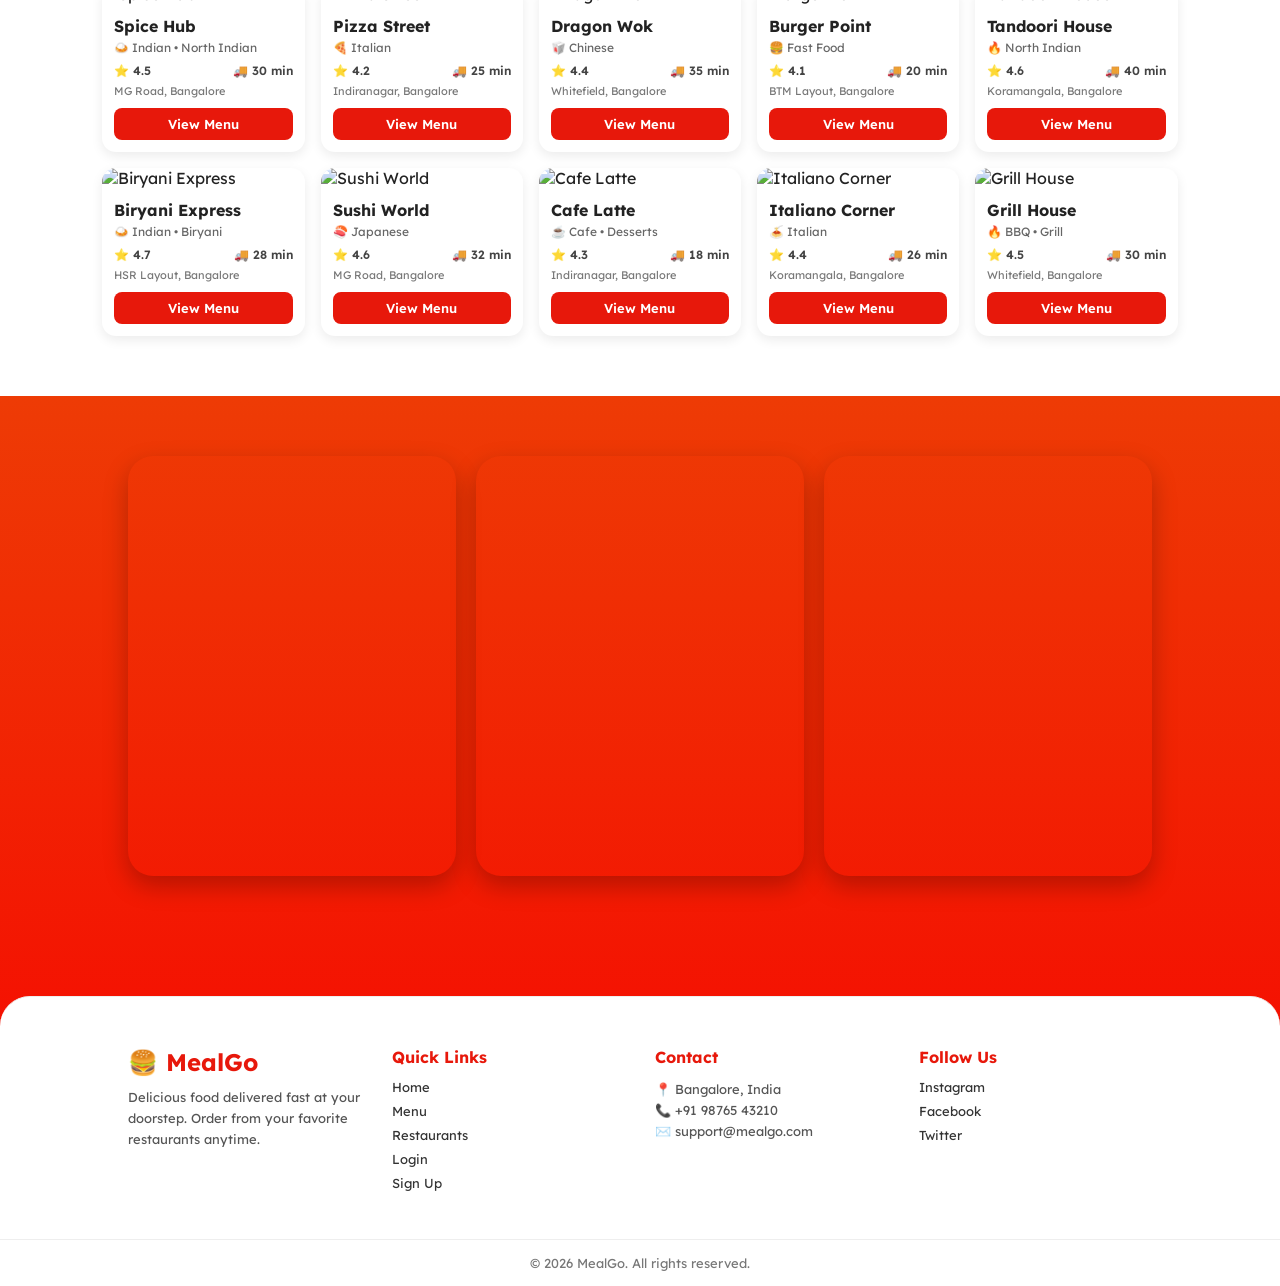
==== commit 19fba2be: "Restaurant Updates" ====
--- a/Frontend/index.html
+++ b/Frontend/index.html
@@ -338,6 +338,115 @@
             <button>View Menu</button>
           </div>
         </div>
+        <!-- CARD 6 -->
+        <div class="restaurant-card">
+          <img
+            src="https://images.unsplash.com/photo-1550966871-3ed3cdb5ed0c?w=800"
+            alt="Biryani Express"
+          />
+
+          <div class="restaurant-content">
+            <h3>Biryani Express</h3>
+            <p class="cuisine">🍛 Indian • Biryani</p>
+
+            <div class="info">
+              <span>⭐ 4.7</span>
+              <span>🚚 28 min</span>
+            </div>
+
+            <p class="address">HSR Layout, Bangalore</p>
+
+            <button>View Menu</button>
+          </div>
+        </div>
+
+        <!-- CARD 7 -->
+        <div class="restaurant-card">
+          <img
+            src="https://images.unsplash.com/photo-1544025162-d76694265947?w=800"
+            alt="Sushi World"
+          />
+
+          <div class="restaurant-content">
+            <h3>Sushi World</h3>
+            <p class="cuisine">🍣 Japanese</p>
+
+            <div class="info">
+              <span>⭐ 4.6</span>
+              <span>🚚 32 min</span>
+            </div>
+
+            <p class="address">MG Road, Bangalore</p>
+
+            <button>View Menu</button>
+          </div>
+        </div>
+
+        <!-- CARD 8 -->
+        <div class="restaurant-card">
+          <img
+            src="https://images.unsplash.com/photo-1504674900247-0877df9cc836?w=800"
+            alt="Cafe Latte"
+          />
+
+          <div class="restaurant-content">
+            <h3>Cafe Latte</h3>
+            <p class="cuisine">☕ Cafe • Desserts</p>
+
+            <div class="info">
+              <span>⭐ 4.3</span>
+              <span>🚚 18 min</span>
+            </div>
+
+            <p class="address">Indiranagar, Bangalore</p>
+
+            <button>View Menu</button>
+          </div>
+        </div>
+
+        <!-- CARD 9 -->
+        <div class="restaurant-card">
+          <img
+            src="https://images.unsplash.com/photo-1565299624946-b28f40a0ae38?w=800"
+            alt="Italiano Corner"
+          />
+
+          <div class="restaurant-content">
+            <h3>Italiano Corner</h3>
+            <p class="cuisine">🍝 Italian</p>
+
+            <div class="info">
+              <span>⭐ 4.4</span>
+              <span>🚚 26 min</span>
+            </div>
+
+            <p class="address">Koramangala, Bangalore</p>
+
+            <button>View Menu</button>
+          </div>
+        </div>
+
+        <!-- CARD 10 -->
+        <div class="restaurant-card">
+          <img
+            src="https://images.unsplash.com/photo-1550547660-d9450f859349?w=800"
+            alt="Grill House"
+          />
+
+          <div class="restaurant-content">
+            <h3>Grill House</h3>
+            <p class="cuisine">🔥 BBQ • Grill</p>
+
+            <div class="info">
+              <span>⭐ 4.5</span>
+              <span>🚚 30 min</span>
+            </div>
+
+            <p class="address">Whitefield, Bangalore</p>
+
+            <button>View Menu</button>
+          </div>
+        </div>
       </div>
     </section>
 
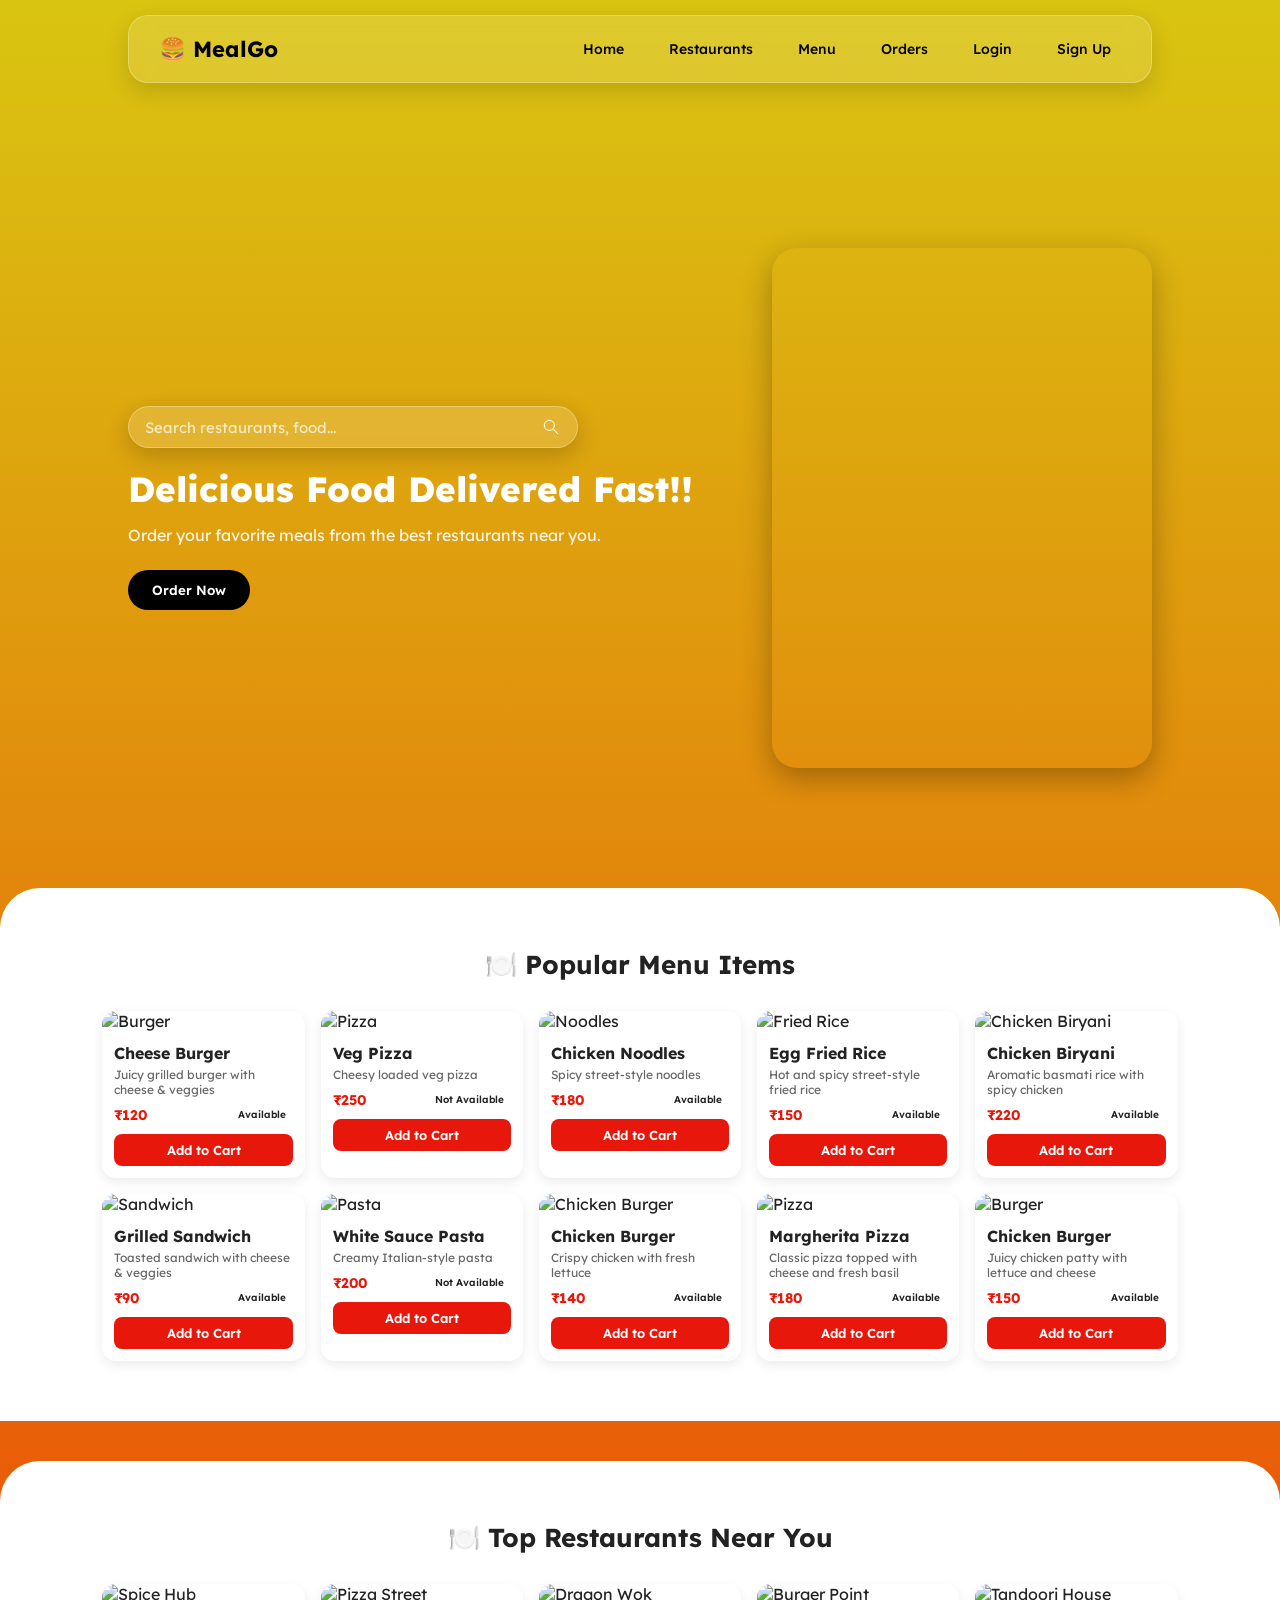
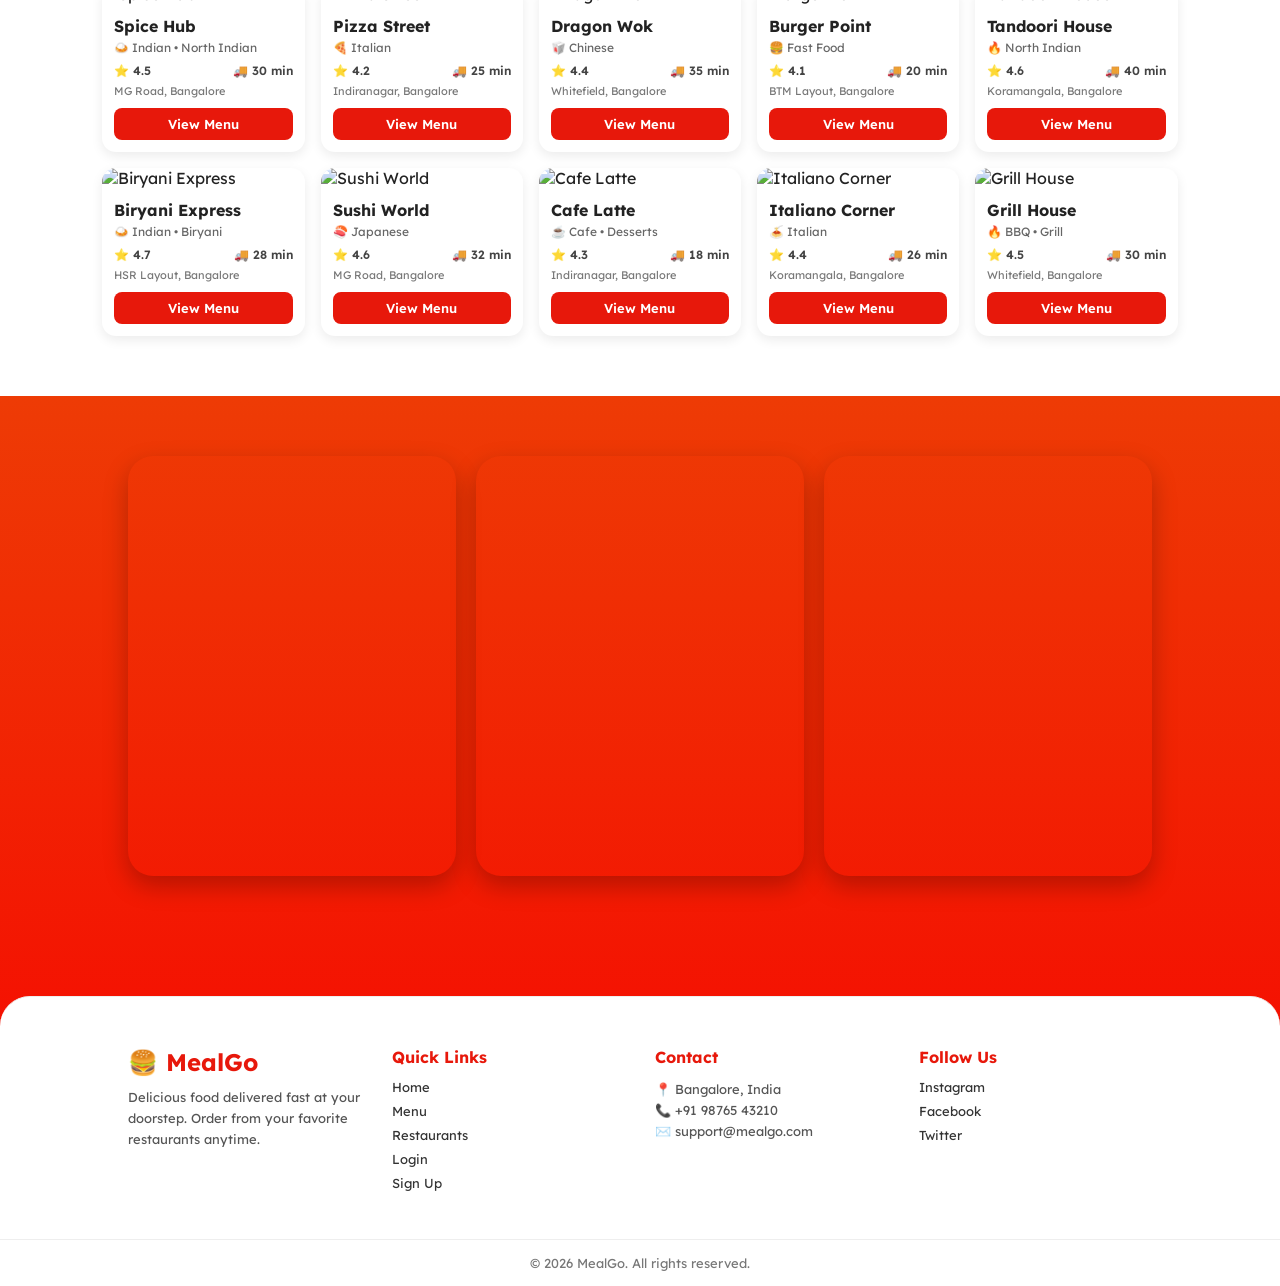
==== commit 9c631178: "Cart add" ====
--- a/Frontend/index.html
+++ b/Frontend/index.html
@@ -23,7 +23,7 @@
 
       <nav class="nav-links">
         <a href="#">Home</a>
-        <a href="#restaurant-section">Restaurants</a>
+        <a href="restaurant.html">Restaurants</a>
         <a href="#menu-section">Menu</a>
         <a href="#">Orders</a>
         <a href="login.html">Login</a>
@@ -215,6 +215,45 @@
 
             <div class="bottom">
               <span class="price">₹140</span>
+              <span class="badge available">Available</span>
+            </div>
+
+            <button class="btn">Add to Cart</button>
+          </div>
+        </div>
+        <!-- CARD 9 -->
+        <div class="menu-card">
+          <img
+            src="https://images.unsplash.com/photo-1565299624946-b28f40a0ae38?w=800"
+            alt="Pizza"
+          />
+
+          <div class="menu-content">
+            <h3>Margherita Pizza</h3>
+            <p class="desc">Classic pizza topped with cheese and fresh basil</p>
+
+            <div class="bottom">
+              <span class="price">₹180</span>
+              <span class="badge available">Available</span>
+            </div>
+
+            <button class="btn">Add to Cart</button>
+          </div>
+        </div>
+
+        <!-- CARD 10 -->
+        <div class="menu-card">
+          <img
+            src="https://images.unsplash.com/photo-1568901346375-23c9450c58cd?w=800"
+            alt="Burger"
+          />
+
+          <div class="menu-content">
+            <h3>Chicken Burger</h3>
+            <p class="desc">Juicy chicken patty with lettuce and cheese</p>
+
+            <div class="bottom">
+              <span class="price">₹150</span>
               <span class="badge available">Available</span>
             </div>
 
